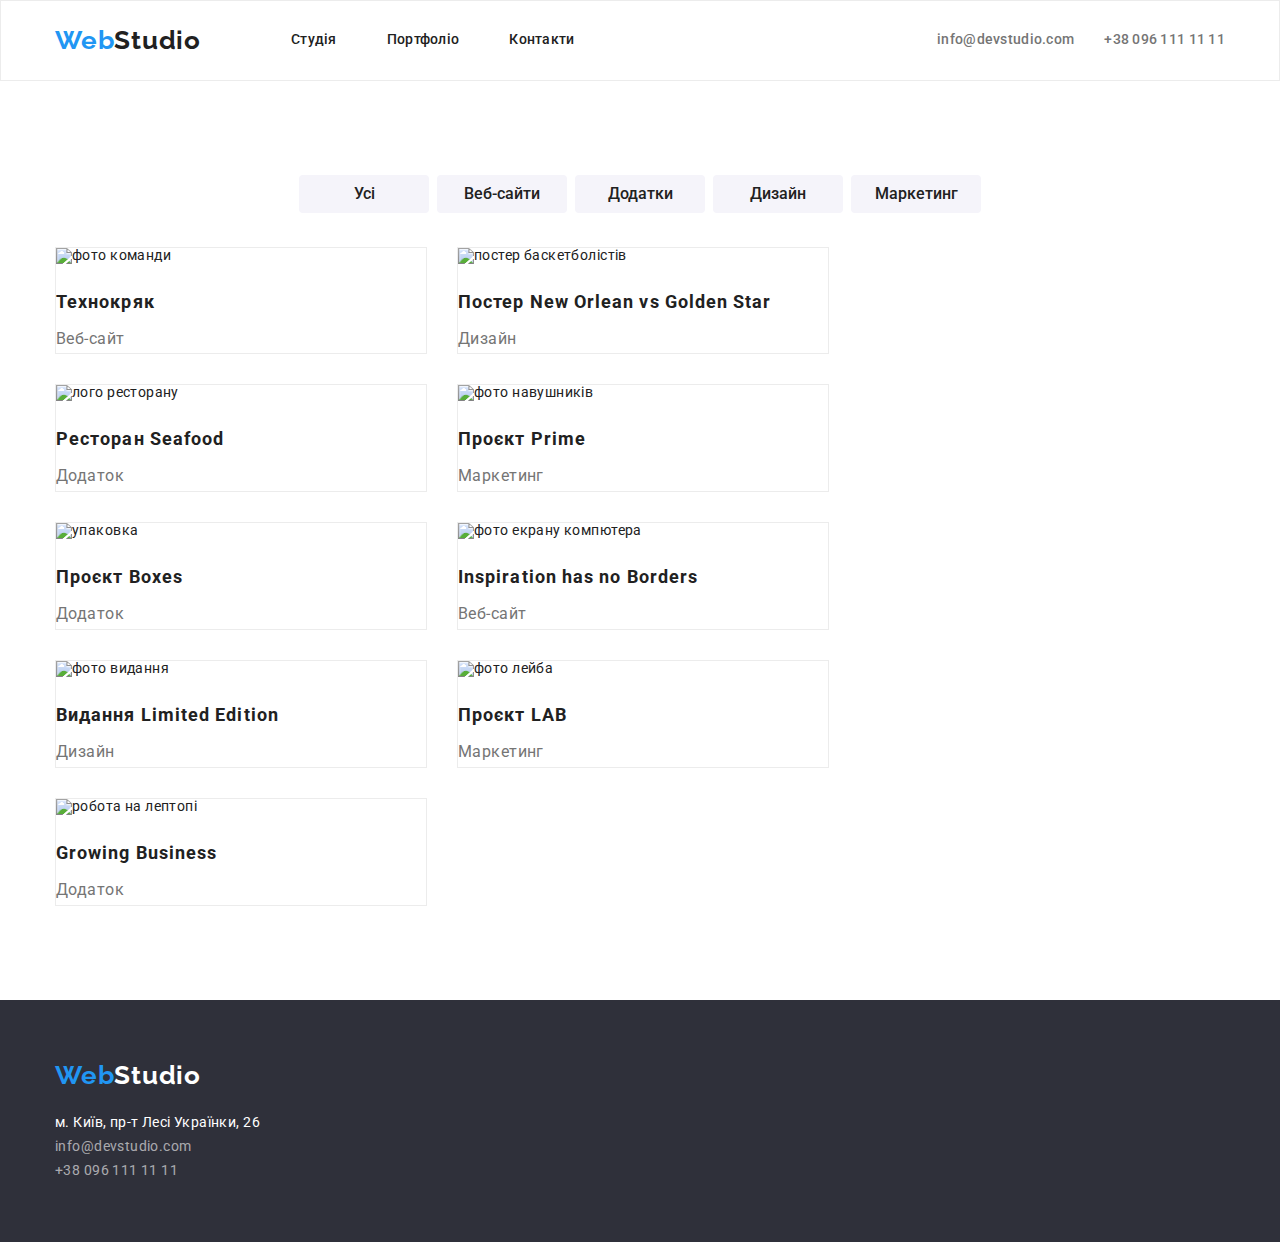
==== portfolio.html @ 03022c2e "сторінка портфоліо" ====
<!DOCTYPE html>
<html lang="en">
  <head>
    <meta charset="UTF-8" />
    <meta http-equiv="X-UA-Compatible" content="IE=edge" />
    <meta name="viewport" content="width=device-width, initial-scale=1.0" />
    <title>Portfolio</title>
    <link
      href="https://fonts.googleapis.com/css2?family=Raleway:wght@700&family=Roboto:wght@400;500;700;900&display=swap"
      rel="stylesheet"
    />
    <link
      rel="stylesheet"
      href="https://cdn.jsdelivr.net/npm/modern-normalize@1.1.0/modern-normalize.min.css"
    />
    <link rel="stylesheet" href="./css/styles.css" />
  </head>
  <body>
    <header class="page-header">
      <div class="container page-header-container">
        <nav class="site-nav">
          <a href="/index.html" class="logo"> <span class="Web-logo">Web</span>Studio</a>
          <ul class="nav-list">
            <li><a href="" class="link">Студія</a></li>
            <li><a href="./portfolio.html" class="link">Портфоліо</a></li>
            <li><a href="" class="link">Контакти</a></li>
          </ul>
        </nav>
        <ul class="contacts">
          <li><a class="contact-mail" href="mailto:info@devstudio.com">info@devstudio.com</a></li>
          <li><a class="contact-phone-number" href="tel:+380961111111">+38 096 111 11 11</a></li>
        </ul>
      </div>
    </header>
    <main>
      <section class="portfolio">
        <div class="container portfolio-container">
        <h1 class="visually-hidden">Портфоліо</h1>
        <ul class="btn-menu">
          <li class="menu-btn"><button class="press-btn-menu" type="button">Усі</button></li>
          <li class="menu-btn"><button class="press-btn-menu" type="button">Веб-сайти</button></li>
          <li class="menu-btn"><button class="press-btn-menu" type="button">Додатки</button></li>
          <li class="menu-btn"><button class="press-btn-menu" type="button">Дизайн</button></li>
          <li class="menu-btn"><button class="press-btn-menu" type="button">Маркетинг</button></li>
        </ul>
        <ul class="icon">
          <li class="menu-icon">
            <img src="./images/Portfolio/portfolio-1.jpg" alt="фото команди" width="370" />
            <h2 class="icon-name">Технокряк</h2>
            <p class="discription-icons">Веб-сайт</p>
          </li>
          <li class="menu-icon">
            <img src="./images/Portfolio/portfolio-2.jpg" alt="постер баскетболістів" width="370" />
            <h2 class="icon-name">Постер New Orlean vs Golden Star</h2>
            <p class="discription-icons">Дизайн</p>
          </li>
          <li class="menu-icon">
            <img src="./images/Portfolio/portfolio-3.jpg" alt="лого ресторану" width="370" />
            <h2 class="icon-name">Ресторан Seafood</h2>
            <p class="discription-icons">Додаток</p>
          </li>
          <li class="menu-icon">
            <img src="./images/Portfolio/portfolio-4.jpg" alt="фото навушників" width="370" />
            <h2 class="icon-name">Проєкт Prime</h2>
            <p class="discription-icons">Маркетинг</p>
          </li>
          <li class="menu-icon">
            <img src="./images/Portfolio/portfolio-5.jpg" alt="упаковка" width="370" />
            <h2 class="icon-name">Проєкт Boxes</h2>
            <p class="discription-icons">Додаток</p>
          </li>
          <li class="menu-icon">
            <img src="./images/Portfolio/portfolio-6.jpg" alt="фото екрану компютера" width="370" />
            <h2 class="icon-name">Inspiration has no Borders</h2>
            <p class="discription-icons">Веб-сайт</p>
          </li>
          <li class="menu-icon">
            <img src="./images/Portfolio/portfolio-7.jpg" alt="фото видання" width="370" />
            <h2 class="icon-name">Видання Limited Edition</h2>
            <p class="discription-icons">Дизайн</p>
          </li>
          <li class="menu-icon">
            <img src="./images/Portfolio/portfolio-8.jpg" alt="фото лейба" width="370" />
            <h2 class="icon-name">Проєкт LAB</h2>
            <p class="discription-icons">Маркетинг</p>
          </li>
          <li class="menu-icon">
            <img src="./images/Portfolio/portfolio-9.jpg" alt="робота на лептопі" width="370" />
            <h2 class="icon-name">Growing Business</h2>
            <p class="discription-icons">Додаток</p>
          </li>
        </ul>
         </div>
      </section>
    </main>
        <footer class="section-footer">
      <div class="container">
      <a href="" class="logo footer-logo">
        <span class="Web-logo">Web</span><span class="second-logo-footer">Studio</span>
      </a>
      <address>
        <ul>
          <li>
            <a
              class="contact-adress"
              href="https://www.google.com.ua/maps/place/%D0%B1%D1%83%D0%BB.+%D0%9B%D0%B5%D1%81%D0%B8+%D0%A3%D0%BA%D1%80%D0%B0%D0%B8%D0%BD%D0%BA%D0%B8,+26,+%D0%9A%D0%B8%D0%B5%D0%B2,+02000/@50.4265807,30.5361971,17z/data=!3m1!4b1!4m5!3m4!1s0x40d4cf0e033ecbe9:0x57a4dffefec77da0!8m2!3d50.4265807!4d30.5383858?hl=ru"
              target="_blank"
              rel="noopener noreferrer nofollow"
              >м. Київ, пр-т Лесі Українки, 26</a
            >
          </li>
          <li>
            <a class="footer-contact-mail" href="mailto:info@devstudio.com">info@devstudio.com</a>
          </li>
          <li>
            <a class="footer-contact-phone-number" href="tel:+380961111111">+38 096 111 11 11</a>
          </li>
        </ul>
      </address>
      </div>
    </footer>
  </body>
</html>
---- css/styles.css ----
:root {
    --accent-color:#2196F3; 
    --primary-font:'Roboto',
        sans-serif;
    --secondary-font:'Raleway',
        sans-serif;
    --primary-text-color:#212121;
    --secondary-text-color: #757575;
    --primary-background-color:#FFFFFF;
    --secondary-background-color:#F5F4FA;
    --dark-background-color:#2F303A;
}
h1,h2,h3,h4,p {
    margin-top: 0;
    margin-bottom: 0;
}
ul,ol {
    margin-top: 0;
    margin-bottom: 0;
    padding-left: 0;
}
a {
    text-decoration: none;
}
ul {
    list-style: none;
}
img {
    display: block;
    max-width: 100%;
    height: auto;
}
address {
    font-style: normal;
}
button {
cursor: pointer;
border: transparent;
text-align: center;
}
.current {
    color: var(--accent-color);
}
body {
    background-color:var(--primary-background-color);
    color: var(--primary-text-color);
    font-family: var(--primary-font);
    font-size: 14px;
    line-height: 1.14;
    letter-spacing: 0.03em;
}
.container {
    width: 1200px;
    margin-left: auto;
    margin-right: auto;
    padding-left: 15px;
    padding-right: 15px;

    
}
.page-header {
    padding-top: 24px;
    padding-bottom: 24px;
    align-content: center;
    border: 1px solid #ECECEC;
}

.page-header-container {
    display: flex;
    align-items: center;
    justify-content: space-between;
}

.site-nav {
    display: flex;
    align-items: center;
}
.contacts{
    display: flex;
}

.logo {
margin-right: 90px;


    color: var(--primary-text-color);
    font-family: var(--secondary-font);
        font-weight: 700;
        font-size: 26px;
        line-height: 1.19;
    letter-spacing: 0.03em;
}
.Web-logo {
    color:var(--accent-color);
}


.link {

        font-weight: 500;
        letter-spacing: 0.02em;
        color: var(--primary-text-color);
}
 .link:hover,
 .link:focus,
 .contact-mail:hover,
 .contact-mail:focus
{
    color:var(--accent-color);
}


.site-nav .link.current {
    color: var(--accent-color); 
}

.nav-list {
    display: flex;
    column-gap: 50px;
}

.contact-mail{
margin-right: 30px;

        font-weight: 500;
        letter-spacing: 0.02em;
        color:var(--secondary-text-color);
}
.contact-phone-number {
   

        font-weight: 500;
        letter-spacing: 0.02em;
        color:var(--secondary-text-color);
}
.contact-phone-number:hover,
.contact-phone-number:focus{
    color:var(--accent-color);
}

.hero-section-container{
    text-align: center;
}

.modal-open-btn {
    border-radius: 4px;
        padding: 10px 32px;
        min-width: 216px;
        
        font-weight: 700;
        font-size: 16px;
        line-height: 1.87;
        display: flex;
        align-items: center;
        letter-spacing: 0.06em;
        color: var(--primary-background-color);
        background-color: var(--accent-color);
        
}
.modal-open-btn:hover,
.modal-open-btn:focus {
    background-color: #188CE8;
}

.visually-hidden {
       position: absolute;
        white-space: nowrap;
        width: 1px;
        height: 1px;
        overflow: hidden;
        border: 0;
        padding: 0;
        clip: rect(0 0 0 0);
        clip-path: inset(50%);
        margin: -1px;
}
.advantages-items {
    display: flex;
    padding-top: 35px;
    padding-bottom: 35px;
    gap: 30px;
} 

.advantages-item-list {
    flex-basis: calc((100%-90px)/4);
}

.title-visual-foto {
    display: flex;
    gap: 30px;
    padding-bottom: 35px;
}

.isual-foto-list {
    flex-basis: calc((100%-60px)/3);
}

.team-list {
background-color:var(--secondary-background-color);
}
 .team {
    display: flex;
    gap: 30px;
 }

.team-container {
    padding-top: 94px;
    padding-bottom: 94px;
}
 .employees {
flex-basis: calc((100%-90px)/4);
border-radius: 0px;
 }

.hero-section, 
.section-footer
{
    background-color: var(--dark-background-color);
}
.head-hero {
margin-bottom: 30px;

    font-weight: 900;
        font-size: 44px;
        line-height: 1.36;
        text-align: center;
        letter-spacing: 0.06em;
        text-transform: uppercase;
        color:var(--primary-background-color);
}

.press-btn-menu {
display: inline-block;
min-width: 130px;
padding: 6px 22px;
border-radius: 4px;
text-align: center;

        font-size: 16px;
        line-height: 1.6;
        font-weight: 500;
         color: var(--primary-text-color);
        background: #F5F4FA;
}

.menu-btn:not(:last-child){
margin-right: 8px;
}

.press-btn-menu:hover,
.press-btn-menu:focus {
    background-color: var(--accent-color);
    color:var(--primary-background-color)
}
.icon {
    display: flex;
    flex-wrap: wrap;
    gap: 30px;
}

.title-items {
margin-bottom: 10px;

    font-weight: 700;
    font-size: 14px;
    text-transform: uppercase;
        
}
.item-list {
    line-height: 1.7;
    color: var(--secondary-text-color);
}
.title {
padding-bottom: 50px;

    font-weight: 700;
    font-size: 36px;
    line-height: 1.16;
    text-align: center;
}
.team-name {
margin-top: 30px;
margin-bottom: 10px;

    font-weight: 500;
    font-size: 16px;
    line-height: 1.19;
    text-align: center;
    
}
.job-position {
margin-bottom: 30px;

font-size: 16px;
line-height: 1.19;
text-align: center;
color: var(--secondary-text-color);
}

.icon-name {
margin-top:  20px;
margin-bottom: 4px;

font-weight: 700;
font-size: 18px;
line-height: 2;
letter-spacing: 0.06em;
}
.discription-icons {
font-size: 16px;
line-height: 1.87;
color: var(--secondary-text-color);
}

.second-logo-footer {
    color: var(--primary-background-color);
}
.contact-adress {
        line-height: 1.7;
        color: var(--primary-background-color)
}
.footer-contact-mail,
.footer-contact-phone-number {
    line-height: 1.7;
        color: rgba(255, 255, 255, 0.6);
}
.footer-contact-phone-number:hover,
.footer-contact-phone-number:focus,
.footer-contact-mail:hover,
.footer-contact-mail:focus
 {
    color: var(--accent-color);}

.section-footer {
    padding-top: 60px;
    padding-bottom: 60px;
}
.footer-logo {
    display: inline-block;
    margin-bottom: 20px;
}

.portfolio-container {
    padding-top: 94px;
    padding-bottom: 94px;
    
}

.btn-menu {
    display: flex;
   
    align-items: center;
    margin-bottom: 34px;
    justify-content: center;
}
.menu-icon {
    border: 1px solid #ECECEC;
    flex-basis: calc((100%-60px)/3);
    margin-right: 0;
    }
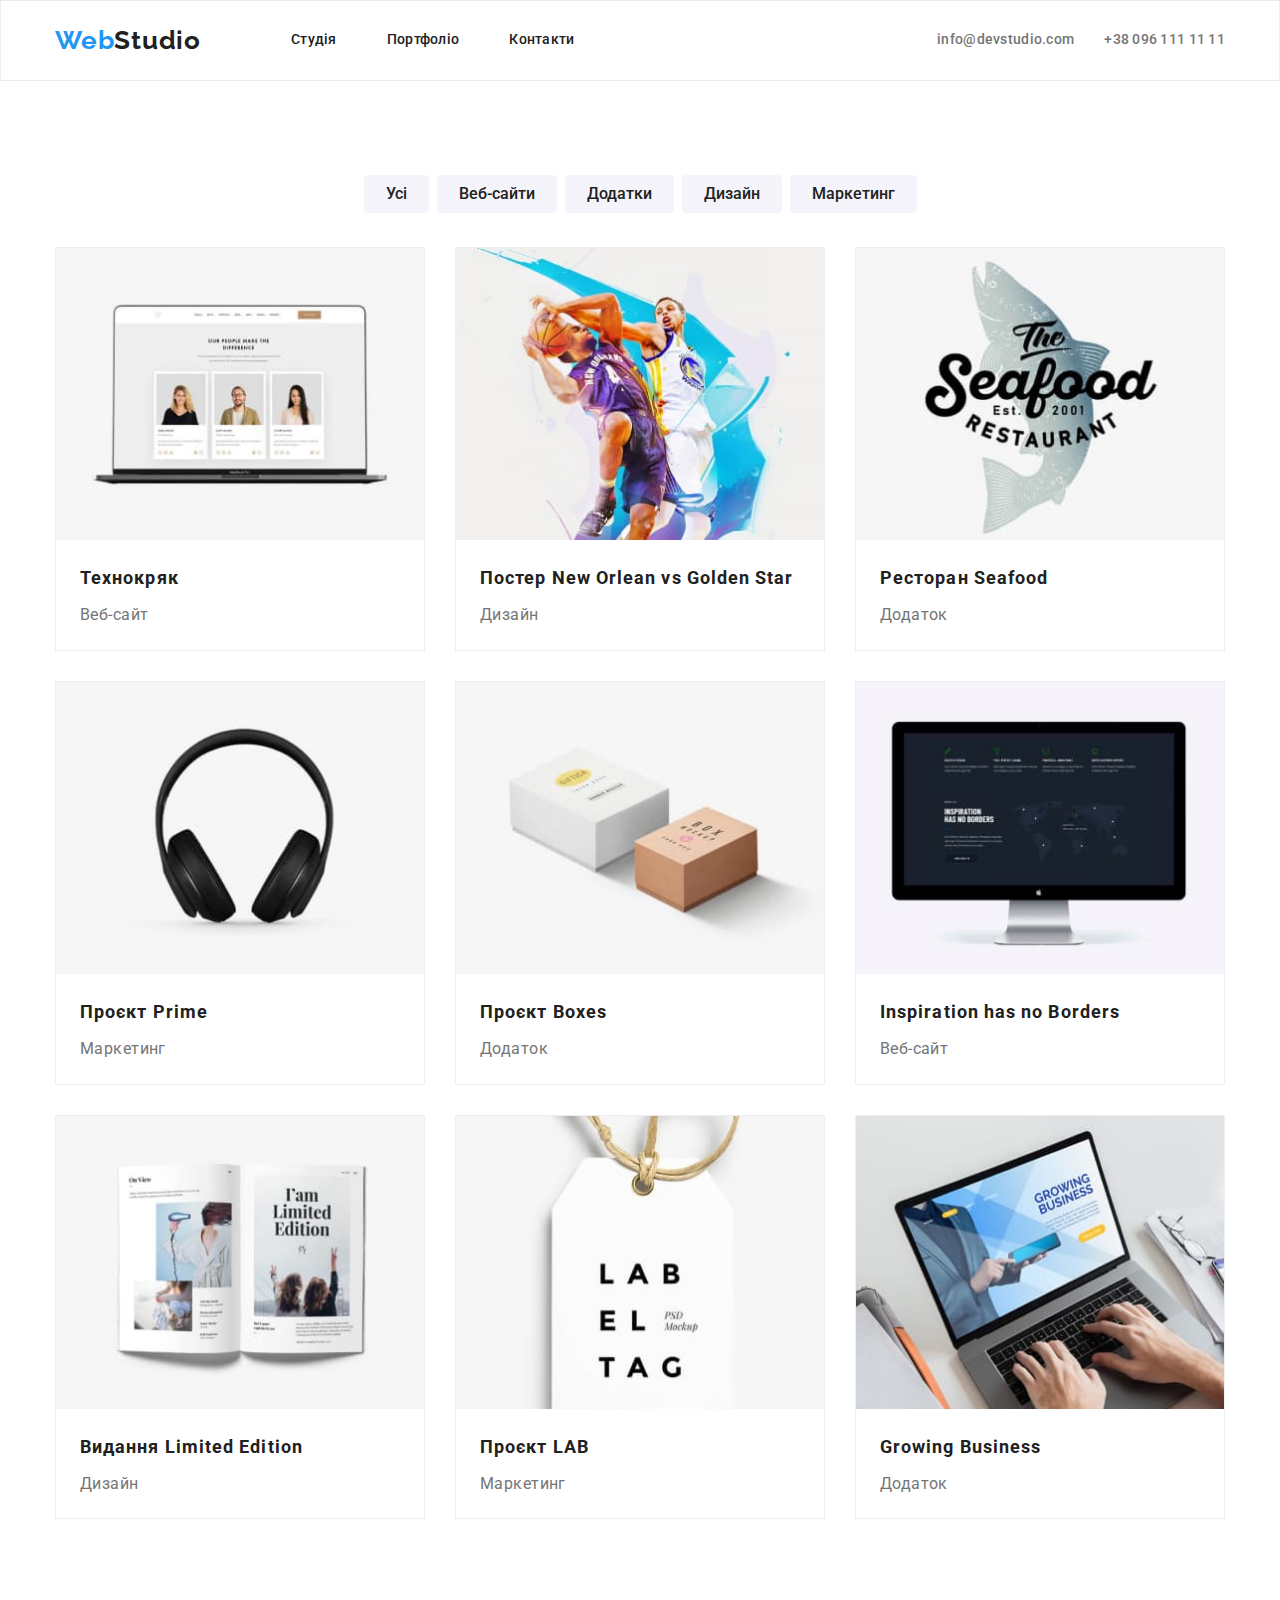
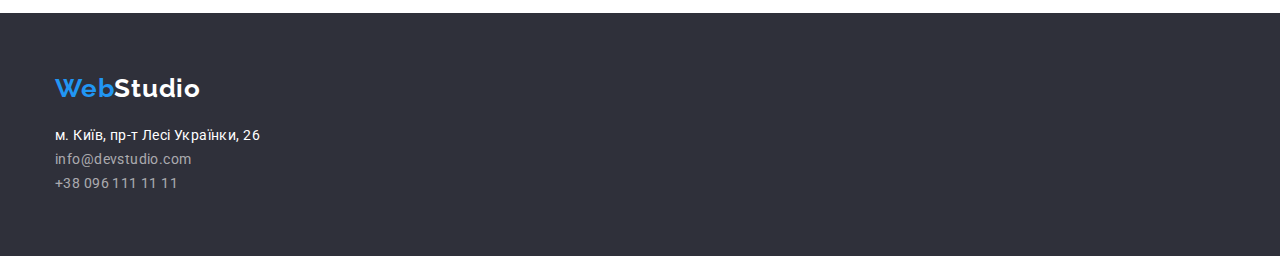
==== commit 7b697299: "Виправлення стилів блокових секцій" ====
--- a/portfolio.html
+++ b/portfolio.html
@@ -33,8 +33,8 @@
       </div>
     </header>
     <main>
-      <section class="portfolio">
-        <div class="container portfolio-container">
+      <section class="portfolio content-section">
+        <div class="container">
         <h1 class="visually-hidden">Портфоліо</h1>
         <ul class="btn-menu">
           <li class="menu-btn"><button class="press-btn-menu" type="button">Усі</button></li>
@@ -46,49 +46,67 @@
         <ul class="icon">
           <li class="menu-icon">
             <img src="./images/Portfolio/portfolio-1.jpg" alt="фото команди" width="370" />
+            <div class="about-icon">
             <h2 class="icon-name">Технокряк</h2>
             <p class="discription-icons">Веб-сайт</p>
+            </div>
           </li>
           <li class="menu-icon">
             <img src="./images/Portfolio/portfolio-2.jpg" alt="постер баскетболістів" width="370" />
+            <div class="about-icon">
             <h2 class="icon-name">Постер New Orlean vs Golden Star</h2>
             <p class="discription-icons">Дизайн</p>
+            </div>
           </li>
           <li class="menu-icon">
             <img src="./images/Portfolio/portfolio-3.jpg" alt="лого ресторану" width="370" />
+            <div class="about-icon">
             <h2 class="icon-name">Ресторан Seafood</h2>
             <p class="discription-icons">Додаток</p>
+            </div>
           </li>
           <li class="menu-icon">
             <img src="./images/Portfolio/portfolio-4.jpg" alt="фото навушників" width="370" />
+            <div class="about-icon">
             <h2 class="icon-name">Проєкт Prime</h2>
             <p class="discription-icons">Маркетинг</p>
+            
           </li>
           <li class="menu-icon">
             <img src="./images/Portfolio/portfolio-5.jpg" alt="упаковка" width="370" />
+            <div class="about-icon">
             <h2 class="icon-name">Проєкт Boxes</h2>
             <p class="discription-icons">Додаток</p>
-          </li>
+            </div>
+        </li>
           <li class="menu-icon">
             <img src="./images/Portfolio/portfolio-6.jpg" alt="фото екрану компютера" width="370" />
+            <div class="about-icon">
             <h2 class="icon-name">Inspiration has no Borders</h2>
             <p class="discription-icons">Веб-сайт</p>
-          </li>
+          </div>
+        </li>
           <li class="menu-icon">
             <img src="./images/Portfolio/portfolio-7.jpg" alt="фото видання" width="370" />
+            <div class="about-icon">
             <h2 class="icon-name">Видання Limited Edition</h2>
             <p class="discription-icons">Дизайн</p>
-          </li>
+          </div>
+        </li>
           <li class="menu-icon">
             <img src="./images/Portfolio/portfolio-8.jpg" alt="фото лейба" width="370" />
+            <div class="about-icon">
             <h2 class="icon-name">Проєкт LAB</h2>
             <p class="discription-icons">Маркетинг</p>
-          </li>
+          </div>
+        </li>
           <li class="menu-icon">
             <img src="./images/Portfolio/portfolio-9.jpg" alt="робота на лептопі" width="370" />
+            <div class="about-icon">
             <h2 class="icon-name">Growing Business</h2>
             <p class="discription-icons">Додаток</p>
-          </li>
+            </div>
+        </li>
         </ul>
          </div>
       </section>
--- a/css/styles.css
+++ b/css/styles.css
@@ -128,7 +128,6 @@
 }
 .contact-phone-number {
    
-
         font-weight: 500;
         letter-spacing: 0.02em;
         color:var(--secondary-text-color);
@@ -138,8 +137,13 @@
     color:var(--accent-color);
 }
 
-.hero-section-container{
-    text-align: center;
+.hero-section {
+    padding-top: 200px;
+    padding-bottom: 200px;
+    align-items: center;
+}
+.hero-section-container {
+   text-align: center;
 }
 
 .modal-open-btn {
@@ -150,8 +154,6 @@
         font-weight: 700;
         font-size: 16px;
         line-height: 1.87;
-        display: flex;
-        align-items: center;
         letter-spacing: 0.06em;
         color: var(--primary-background-color);
         background-color: var(--accent-color);
@@ -161,6 +163,10 @@
 .modal-open-btn:focus {
     background-color: #188CE8;
 }
+.advantages-conteiner{
+    padding-top: 94px;
+}
+
 
 .visually-hidden {
        position: absolute;
@@ -176,41 +182,25 @@
 }
 .advantages-items {
     display: flex;
-    padding-top: 35px;
-    padding-bottom: 35px;
     gap: 30px;
 } 
 
 .advantages-item-list {
-    flex-basis: calc((100%-90px)/4);
+    flex-basis: calc((100% - 90px)/4);
+}
+.about-section {
+    padding-top: 0;
 }
 
 .title-visual-foto {
     display: flex;
     gap: 30px;
-    padding-bottom: 35px;
-}
-
-.isual-foto-list {
-    flex-basis: calc((100%-60px)/3);
-}
-
-.team-list {
-background-color:var(--secondary-background-color);
-}
- .team {
-    display: flex;
-    gap: 30px;
- }
-
-.team-container {
-    padding-top: 94px;
-    padding-bottom: 94px;
-}
- .employees {
-flex-basis: calc((100%-90px)/4);
-border-radius: 0px;
- }
+}
+
+.visual-foto-list {
+    flex-basis: calc((100% - 60px)/3);
+}
+
 
 .hero-section, 
 .section-footer
@@ -231,7 +221,7 @@
 
 .press-btn-menu {
 display: inline-block;
-min-width: 130px;
+/* min-width: 130px; */
 padding: 6px 22px;
 border-radius: 4px;
 text-align: center;
@@ -239,8 +229,8 @@
         font-size: 16px;
         line-height: 1.6;
         font-weight: 500;
-         color: var(--primary-text-color);
-        background: #F5F4FA;
+        color: var(--primary-text-color);
+        background-color: var(--secondary-background-color);
 }
 
 .menu-btn:not(:last-child){
@@ -271,15 +261,35 @@
     color: var(--secondary-text-color);
 }
 .title {
-padding-bottom: 50px;
+margin-bottom: 50px;
 
     font-weight: 700;
     font-size: 36px;
     line-height: 1.16;
     text-align: center;
 }
+.team-list {
+    background-color: var(--secondary-background-color);
+    
+}
+
+.team {
+    display: flex;
+    gap: 30px;
+}
+
+.employees {
+    flex-basis: calc((100% - 90px)/4);
+    background: var(--primary-background-color);
+    box-shadow: 0px 1px 3px rgba(0, 0, 0, 0.12), 0px 1px 1px rgba(0, 0, 0, 0.14), 0px 2px 1px rgba(0, 0, 0, 0.2);
+    border-radius: 0px 0px 4px 4px;
+}
+.about-position {
+padding-top: 30px;
+padding-bottom: 30px;
+
+}
 .team-name {
-margin-top: 30px;
 margin-bottom: 10px;
 
     font-weight: 500;
@@ -289,7 +299,6 @@
     
 }
 .job-position {
-margin-bottom: 30px;
 
 font-size: 16px;
 line-height: 1.19;
@@ -298,7 +307,6 @@
 }
 
 .icon-name {
-margin-top:  20px;
 margin-bottom: 4px;
 
 font-weight: 700;
@@ -340,7 +348,7 @@
     margin-bottom: 20px;
 }
 
-.portfolio-container {
+.content-section {
     padding-top: 94px;
     padding-bottom: 94px;
     
@@ -354,7 +362,18 @@
     justify-content: center;
 }
 .menu-icon {
-    border: 1px solid #ECECEC;
-    flex-basis: calc((100%-60px)/3);
-    margin-right: 0;
+    flex-basis: calc((100% - 60px)/3);
+   
+    background: var(--primary-background-color);
+    border: 1px solid #EEEEEE;
+
     }
+
+    .about-icon {
+        padding: 20px 24px;
+    }
+
+.footer-contact:not(:last-child) {
+    margin-bottom: 9px;
+
+}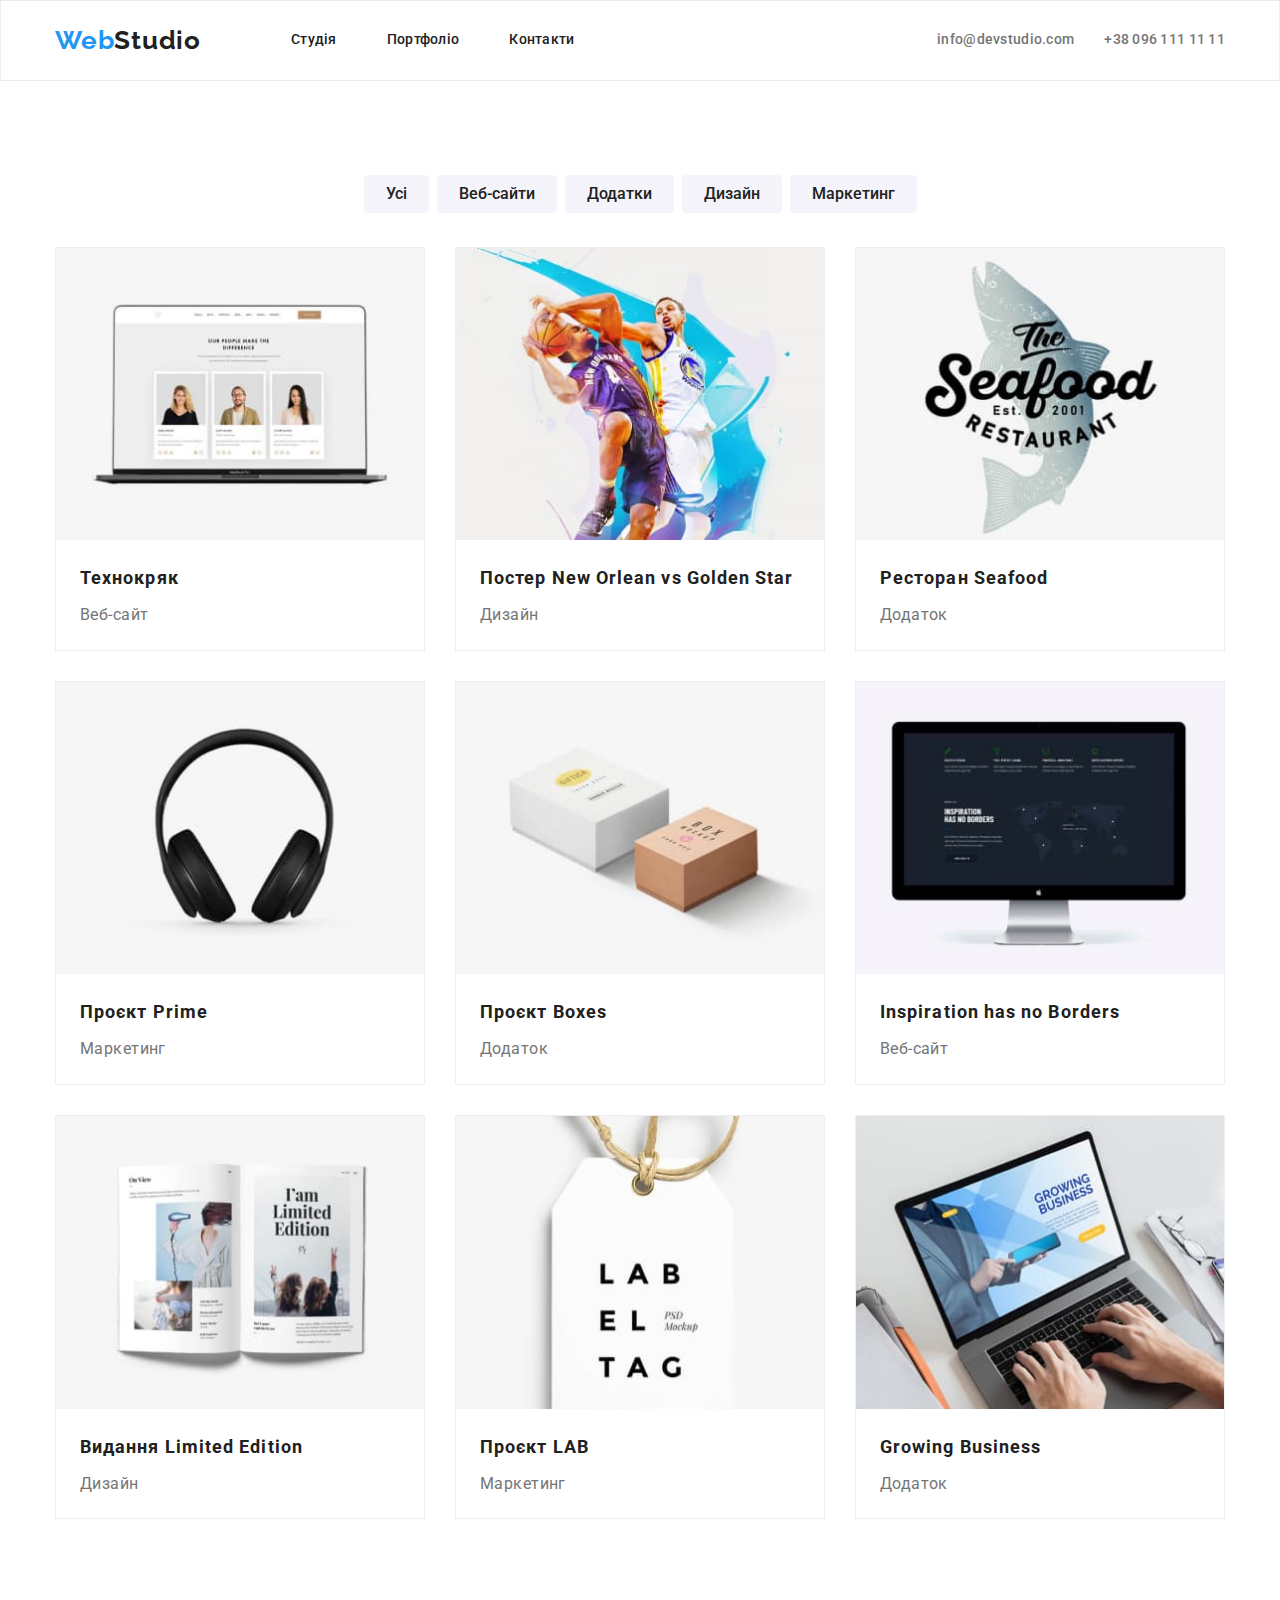
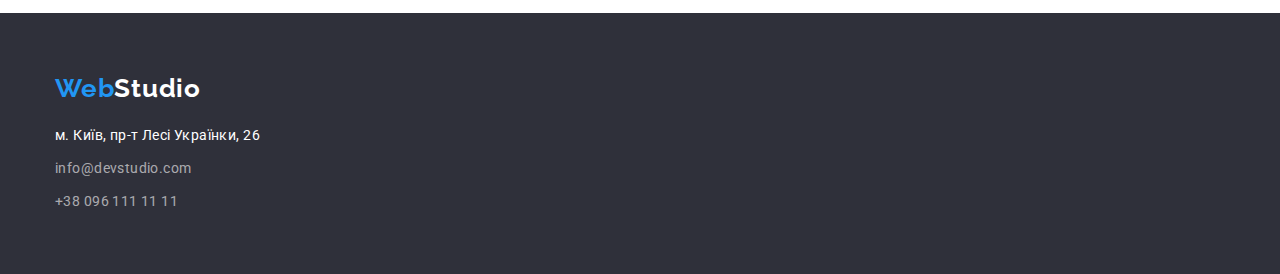
==== commit 4e1cbc0d: "Виправила стилі секції футер" ====
--- a/portfolio.html
+++ b/portfolio.html
@@ -111,30 +111,30 @@
          </div>
       </section>
     </main>
-        <footer class="section-footer">
+   <footer class="section-footer">
       <div class="container">
-      <a href="" class="logo footer-logo">
-        <span class="Web-logo">Web</span><span class="second-logo-footer">Studio</span>
-      </a>
-      <address>
-        <ul>
-          <li>
-            <a
-              class="contact-adress"
-              href="https://www.google.com.ua/maps/place/%D0%B1%D1%83%D0%BB.+%D0%9B%D0%B5%D1%81%D0%B8+%D0%A3%D0%BA%D1%80%D0%B0%D0%B8%D0%BD%D0%BA%D0%B8,+26,+%D0%9A%D0%B8%D0%B5%D0%B2,+02000/@50.4265807,30.5361971,17z/data=!3m1!4b1!4m5!3m4!1s0x40d4cf0e033ecbe9:0x57a4dffefec77da0!8m2!3d50.4265807!4d30.5383858?hl=ru"
-              target="_blank"
-              rel="noopener noreferrer nofollow"
-              >м. Київ, пр-т Лесі Українки, 26</a
-            >
-          </li>
-          <li>
-            <a class="footer-contact-mail" href="mailto:info@devstudio.com">info@devstudio.com</a>
-          </li>
-          <li>
-            <a class="footer-contact-phone-number" href="tel:+380961111111">+38 096 111 11 11</a>
-          </li>
-        </ul>
-      </address>
+        <a href="" class="logo footer-logo">
+          <span class="Web-logo">Web</span><span class="second-logo-footer">Studio</span>
+        </a>
+        <address>
+          <ul>
+            <li class="footer-contact">
+              <a
+                class="contact-adress"
+                href="https://www.google.com.ua/maps/place/%D0%B1%D1%83%D0%BB.+%D0%9B%D0%B5%D1%81%D0%B8+%D0%A3%D0%BA%D1%80%D0%B0%D0%B8%D0%BD%D0%BA%D0%B8,+26,+%D0%9A%D0%B8%D0%B5%D0%B2,+02000/@50.4265807,30.5361971,17z/data=!3m1!4b1!4m5!3m4!1s0x40d4cf0e033ecbe9:0x57a4dffefec77da0!8m2!3d50.4265807!4d30.5383858?hl=ru"
+                target="_blank"
+                rel="noopener noreferrer nofollow"
+                >м. Київ, пр-т Лесі Українки, 26</a
+              >
+            </li>
+            <li class="footer-contact">
+              <a class="footer-contact-mail" href="mailto:info@devstudio.com">info@devstudio.com</a>
+            </li>
+            <li class="footer-contact">
+              <a class="footer-contact-phone-number" href="tel:+380961111111">+38 096 111 11 11</a>
+            </li>
+          </ul>
+        </address>
       </div>
     </footer>
   </body>
